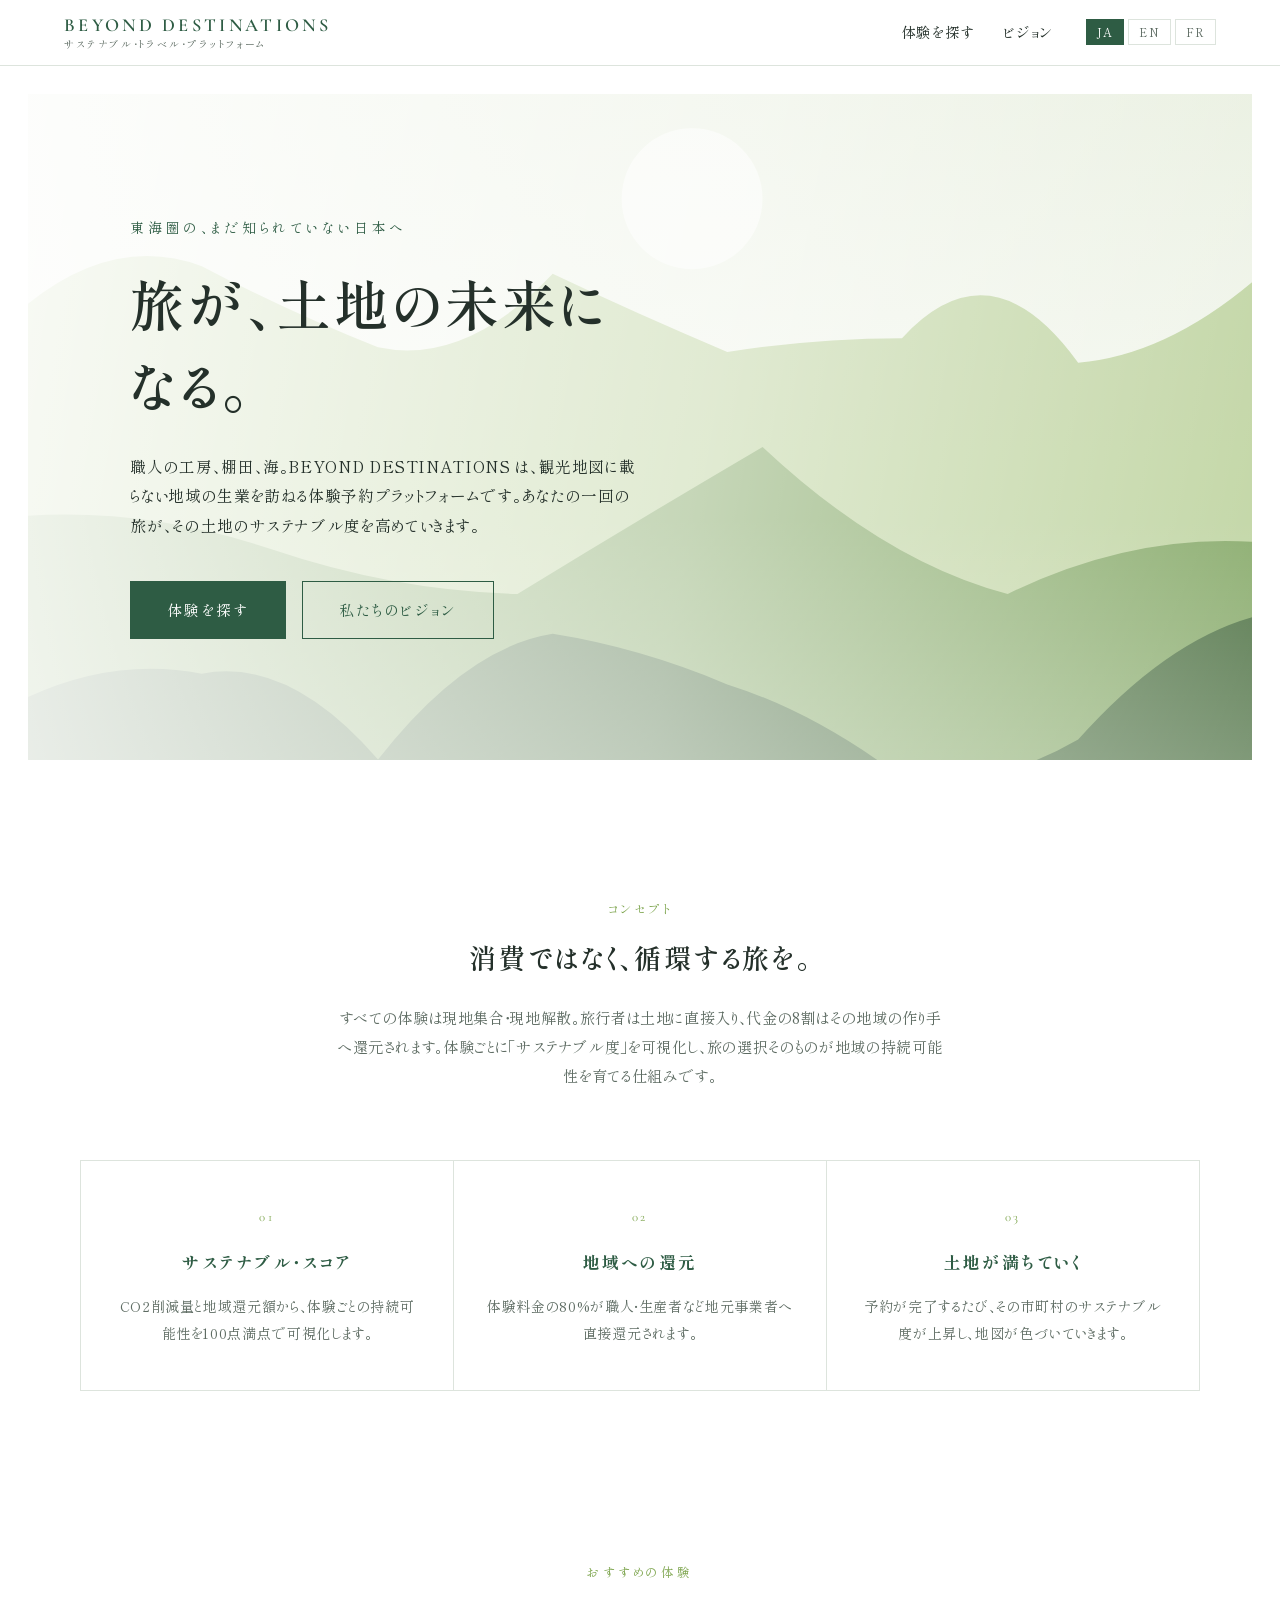
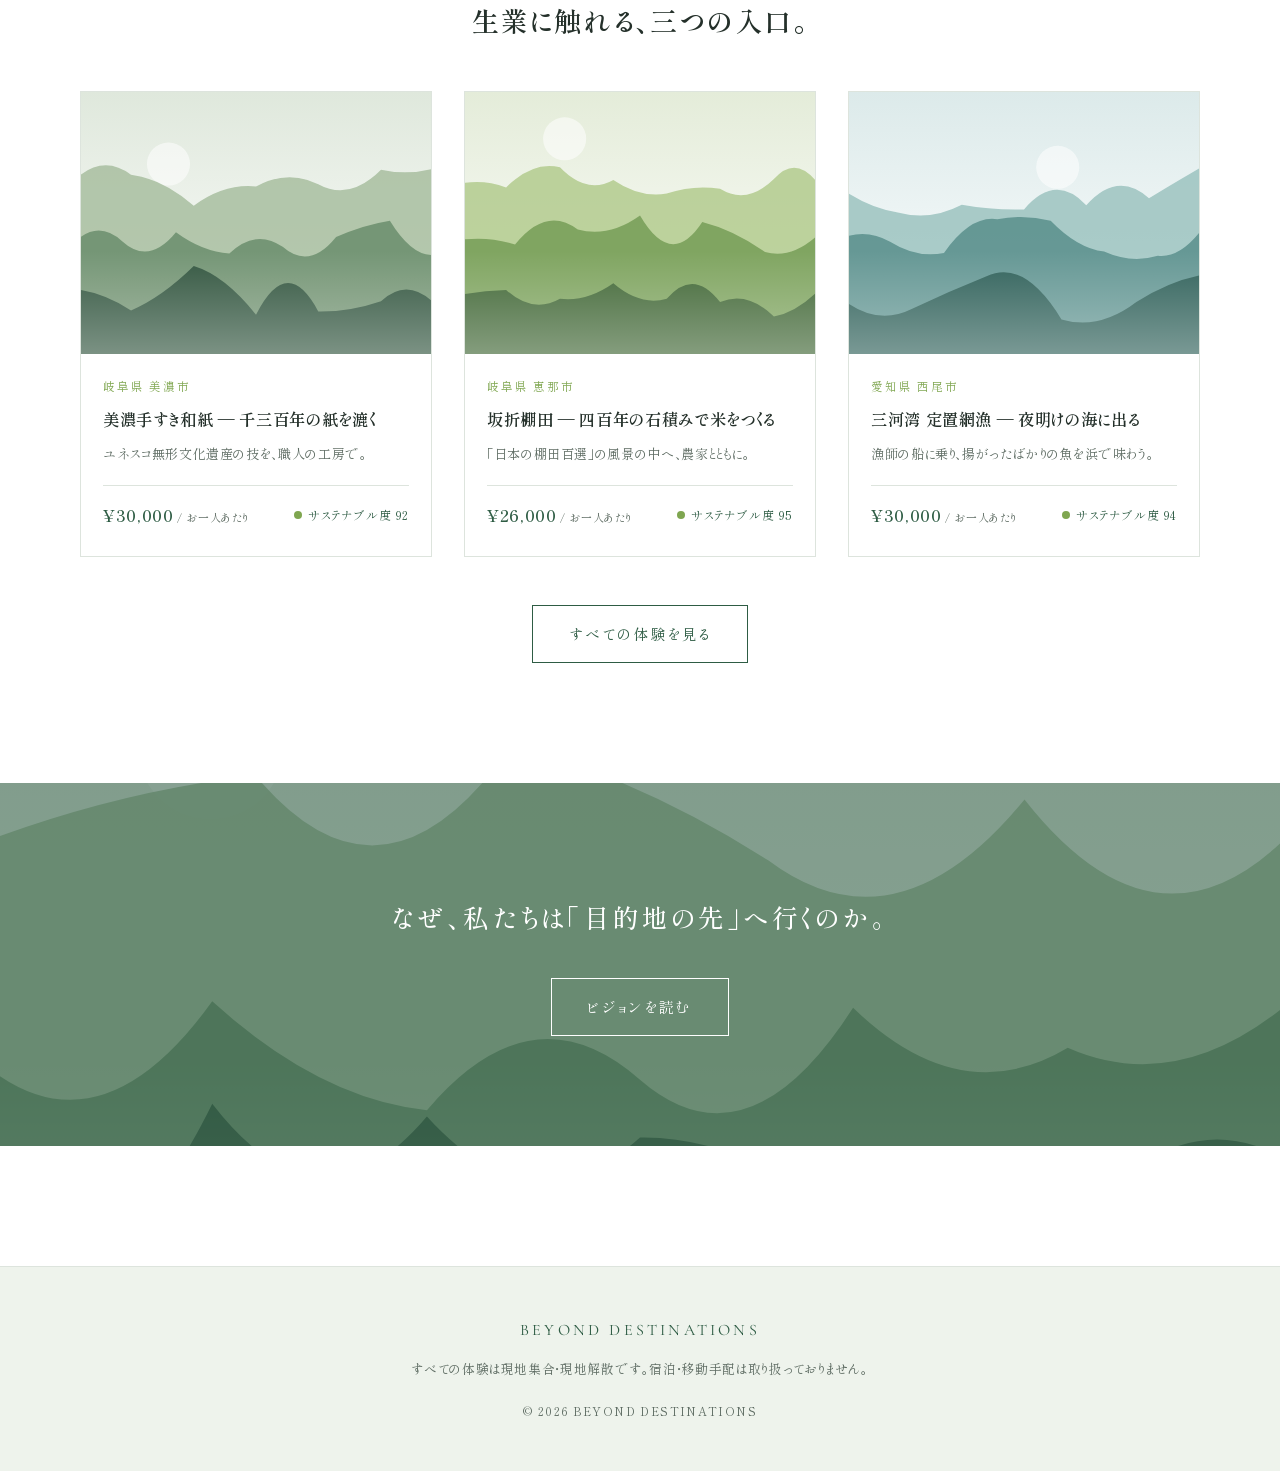
==== index.html @ 05202955 "ver2demo TRI落ち、体験プログラム中心の編成に変更" ====
<!DOCTYPE html>
<html lang="ja">
<head>
  <meta charset="UTF-8">
  <meta name="viewport" content="width=device-width, initial-scale=1.0">
  <title>BEYOND DESTINATIONS — 旅が、土地の未来になる。</title>
  <link rel="preconnect" href="https://fonts.googleapis.com">
  <link rel="preconnect" href="https://fonts.gstatic.com" crossorigin>
  <link href="https://fonts.googleapis.com/css2?family=Shippori+Mincho:wght@400;500;600;700&family=Cormorant+Garamond:wght@400;500;600&display=swap" rel="stylesheet">
  <link rel="stylesheet" href="css/style.css">
</head>
<body data-page="index">
  <header id="site-header"></header>

  <main>
    <!-- ヒーロー -->
    <section class="hero">
      <div class="hero-frame">
        <img id="hero-art" src="" alt="">
        <div class="hero-inner">
          <p class="hero-kicker" data-i18n="hero.kicker"></p>
          <h1 class="hero-title" data-i18n="hero.title"></h1>
          <p class="hero-lead" data-i18n="hero.lead"></p>
          <div class="hero-ctas">
            <a class="btn btn-primary" href="experiences.html" data-i18n="hero.cta.explore"></a>
            <a class="btn btn-ghost" href="vision.html" data-i18n="hero.cta.vision"></a>
          </div>
        </div>
      </div>
    </section>

    <!-- コンセプト -->
    <section class="concept container">
      <p class="kicker" data-i18n="index.concept.kicker"></p>
      <h2 class="section-title" data-i18n="index.concept.title"></h2>
      <p class="concept-body" data-i18n="index.concept.body"></p>

      <div class="features">
        <div class="feature">
          <span class="feature-num">01</span>
          <h3 data-i18n="index.feature1.title"></h3>
          <p data-i18n="index.feature1.body"></p>
        </div>
        <div class="feature">
          <span class="feature-num">02</span>
          <h3 data-i18n="index.feature2.title"></h3>
          <p data-i18n="index.feature2.body"></p>
        </div>
        <div class="feature">
          <span class="feature-num">03</span>
          <h3 data-i18n="index.feature3.title"></h3>
          <p data-i18n="index.feature3.body"></p>
        </div>
      </div>
    </section>

    <!-- おすすめ体験 -->
    <section class="pickup container">
      <div class="pickup-head">
        <p class="kicker" data-i18n="index.pickup.kicker"></p>
        <h2 class="section-title" data-i18n="index.pickup.title"></h2>
      </div>
      <div class="exp-grid" id="pickup-grid"></div>
      <p class="pickup-more">
        <a class="btn btn-ghost" href="experiences.html" data-i18n="index.pickup.more"></a>
      </p>
    </section>

    <!-- ビジョン導線 -->
    <section class="vision-strip">
      <img id="vision-strip-art" src="" alt="">
      <div class="vision-strip-inner">
        <h2 data-i18n="index.visionstrip.title"></h2>
        <a class="btn" href="vision.html" data-i18n="index.visionstrip.cta"></a>
      </div>
    </section>
  </main>

  <footer id="site-footer"></footer>

  <script src="js/i18n.js"></script>
  <script src="js/data.js"></script>
  <script src="js/main.js"></script>
</body>
</html>
---- css/style.css ----
/* =========================================================
   BEYOND DESTINATIONS — スタイル
   明朝体 / 白基調 / 緑のポイントカラー(深緑・若草)
   ========================================================= */

:root {
  --green-deep: #2e5c44;   /* 深緑:主要ポイントカラー */
  --green-leaf: #7fa650;   /* 若草:アクセント */
  --green-pale: #eef3ec;   /* 淡い緑:面 */
  --ink: #24302a;          /* 本文 */
  --ink-soft: #5d6b62;     /* 補助テキスト */
  --line: #dde4dd;         /* 罫線 */
  --paper: #ffffff;
  --serif-ja: "Shippori Mincho", "Hiragino Mincho ProN", "Yu Mincho", serif;
  --serif-en: "Cormorant Garamond", "Shippori Mincho", serif;
}

* { margin: 0; padding: 0; box-sizing: border-box; }

html { scroll-behavior: smooth; }

body {
  font-family: var(--serif-ja);
  color: var(--ink);
  background: var(--paper);
  line-height: 1.9;
  letter-spacing: 0.04em;
  font-feature-settings: "palt";
}

img { max-width: 100%; display: block; }
a { color: inherit; text-decoration: none; }
button { font-family: inherit; cursor: pointer; }
input, select { font-family: inherit; }

.container { max-width: 1120px; margin: 0 auto; padding: 0 24px; }

/* ---------- ヘッダー ---------- */

#site-header {
  position: sticky; top: 0; z-index: 50;
  background: rgba(255, 255, 255, 0.92);
  backdrop-filter: blur(8px);
  border-bottom: 1px solid var(--line);
}
.header-inner {
  max-width: 1200px; margin: 0 auto; padding: 14px 24px;
  display: flex; align-items: center; gap: 32px;
}
.brand { display: flex; flex-direction: column; line-height: 1.3; }
.brand-name {
  font-family: var(--serif-en);
  font-size: 1.15rem; font-weight: 600; letter-spacing: 0.18em;
  color: var(--green-deep);
}
.brand-tag { font-size: 0.62rem; letter-spacing: 0.22em; color: var(--ink-soft); }
.site-nav { display: flex; gap: 28px; margin-left: auto; }
.site-nav a {
  font-size: 0.9rem; letter-spacing: 0.12em; padding: 4px 0;
  border-bottom: 1px solid transparent; transition: 0.25s;
}
.site-nav a:hover { color: var(--green-deep); border-bottom-color: var(--green-deep); }
.lang-switch { display: flex; gap: 4px; }
.lang-btn {
  border: 1px solid var(--line); background: none; padding: 4px 10px;
  font-size: 0.72rem; letter-spacing: 0.1em; color: var(--ink-soft);
  transition: 0.2s;
}
.lang-btn:hover { border-color: var(--green-deep); color: var(--green-deep); }
.lang-btn.active { background: var(--green-deep); border-color: var(--green-deep); color: #fff; }

/* ---------- フッター ---------- */

#site-footer { margin-top: 120px; border-top: 1px solid var(--line); background: var(--green-pale); }
.footer-inner { max-width: 1120px; margin: 0 auto; padding: 48px 24px; text-align: center; }
.footer-brand {
  font-family: var(--serif-en); letter-spacing: 0.2em; font-size: 1rem;
  color: var(--green-deep); margin-bottom: 12px;
}
.footer-legal { font-size: 0.8rem; color: var(--ink-soft); margin-bottom: 20px; }
.footer-copy { font-size: 0.72rem; color: var(--ink-soft); letter-spacing: 0.12em; }

/* ---------- ボタン ---------- */

.btn {
  display: inline-block; padding: 14px 36px; font-size: 0.92rem;
  letter-spacing: 0.14em; border: 1px solid var(--green-deep);
  transition: 0.3s; text-align: center; background: none;
}
.btn-primary { background: var(--green-deep); color: #fff; }
.btn-primary:hover { background: #234835; }
.btn-ghost { color: var(--green-deep); background: transparent; }
.btn-ghost:hover { background: var(--green-pale); }
.btn-block { display: block; width: 100%; margin-top: 20px; }

/* ---------- 見出し・共通 ---------- */

.kicker {
  font-size: 0.78rem; letter-spacing: 0.3em; color: var(--green-leaf);
  margin-bottom: 14px; text-transform: uppercase;
}
.section-title { font-size: 1.7rem; font-weight: 600; letter-spacing: 0.08em; line-height: 1.6; }
.section-title-sm {
  font-size: 1.15rem; font-weight: 600; letter-spacing: 0.1em;
  margin: 48px 0 18px; padding-left: 14px;
  border-left: 3px solid var(--green-leaf);
}
.page-title { font-size: 1.8rem; font-weight: 600; letter-spacing: 0.1em; margin: 56px 0 12px; }
.page-lead { color: var(--ink-soft); font-size: 0.95rem; margin-bottom: 40px; }

.badge-meet {
  display: inline-block; font-size: 0.78rem; letter-spacing: 0.14em;
  color: var(--green-deep); border: 1px solid var(--green-deep);
  padding: 5px 14px; border-radius: 999px; margin-bottom: 24px;
}

/* ---------- トップ:ヒーロー ---------- */

.hero { position: relative; }
.hero-frame {
  position: relative; margin: 28px; overflow: hidden;
  min-height: 74vh; display: flex; align-items: center;
}
.hero-frame img#hero-art {
  position: absolute; inset: 0; width: 100%; height: 100%;
  object-fit: cover; z-index: -1;
}
.hero-frame::after {
  content: ""; position: absolute; inset: 0;
  background: linear-gradient(100deg, rgba(255,255,255,0.9) 0%, rgba(255,255,255,0.55) 55%, rgba(255,255,255,0.1) 100%);
}
.hero-inner { position: relative; z-index: 1; padding: 80px 8vw; max-width: 720px; }
.hero-kicker { font-size: 0.85rem; letter-spacing: 0.28em; color: var(--green-deep); margin-bottom: 22px; }
.hero-title {
  font-size: clamp(2rem, 4.6vw, 3.4rem); font-weight: 600;
  letter-spacing: 0.06em; line-height: 1.5; margin-bottom: 26px;
}
.hero-lead { font-size: 0.98rem; color: var(--ink); max-width: 34em; margin-bottom: 40px; }
.hero-ctas { display: flex; gap: 16px; flex-wrap: wrap; }

/* ---------- トップ:コンセプト・特徴 ---------- */

.concept { padding: 110px 0 40px; text-align: center; }
.concept .section-title { margin-bottom: 24px; }
.concept-body { max-width: 40em; margin: 0 auto; color: var(--ink-soft); font-size: 0.95rem; }

.features {
  display: grid; grid-template-columns: repeat(3, 1fr); gap: 1px;
  background: var(--line); border: 1px solid var(--line); margin: 70px 0;
}
.feature { background: var(--paper); padding: 44px 32px; }
.feature h3 { font-size: 1.05rem; letter-spacing: 0.12em; margin-bottom: 14px; color: var(--green-deep); }
.feature p { font-size: 0.88rem; color: var(--ink-soft); }
.feature-num {
  font-family: var(--serif-en); font-size: 0.8rem; letter-spacing: 0.2em;
  color: var(--green-leaf); display: block; margin-bottom: 18px;
}

/* ---------- 体験カード ---------- */

.pickup { padding: 60px 0 20px; }
.pickup-head { text-align: center; margin-bottom: 48px; }
.exp-grid { display: grid; grid-template-columns: repeat(3, 1fr); gap: 32px; }

.exp-card {
  display: flex; flex-direction: column; border: 1px solid var(--line);
  background: var(--paper); transition: 0.35s;
}
.exp-card:hover { box-shadow: 0 14px 40px rgba(46, 92, 68, 0.14); transform: translateY(-4px); }
.exp-card-img { aspect-ratio: 4/3; overflow: hidden; }
.exp-card-img img { width: 100%; height: 100%; object-fit: cover; transition: 0.6s; }
.exp-card:hover .exp-card-img img { transform: scale(1.04); }
.exp-card-body { padding: 22px 22px 26px; display: flex; flex-direction: column; flex: 1; }
.exp-card-area { font-size: 0.72rem; letter-spacing: 0.16em; color: var(--green-leaf); margin-bottom: 8px; }
.exp-card-name { font-size: 1.02rem; font-weight: 600; line-height: 1.7; margin-bottom: 8px; }
.exp-card-tagline { font-size: 0.82rem; color: var(--ink-soft); margin-bottom: 18px; flex: 1; }
.exp-card-meta {
  display: flex; justify-content: space-between; align-items: center;
  border-top: 1px solid var(--line); padding-top: 14px;
}
.exp-card-price { font-size: 1rem; color: var(--green-deep); font-weight: 600; }
.exp-card-price small { font-size: 0.68rem; color: var(--ink-soft); font-weight: 400; }
.exp-card-score { font-size: 0.74rem; color: var(--green-deep); display: flex; align-items: center; gap: 6px; }
.exp-card-score i {
  width: 8px; height: 8px; border-radius: 50%; background: var(--green-leaf); display: inline-block;
}
.pickup-more { text-align: center; margin-top: 48px; }

/* ---------- トップ:ビジョン導線 ---------- */

.vision-strip { position: relative; margin: 100px 0 0; overflow: hidden; }
.vision-strip img { position: absolute; inset: 0; width: 100%; height: 100%; object-fit: cover; }
.vision-strip::after { content: ""; position: absolute; inset: 0; background: rgba(46,92,68,0.55); }
.vision-strip-inner {
  position: relative; z-index: 1; text-align: center; color: #fff; padding: 110px 24px;
}
.vision-strip-inner h2 {
  font-size: 1.6rem; font-weight: 500; letter-spacing: 0.12em; margin-bottom: 36px;
}
.vision-strip-inner .btn { border-color: #fff; color: #fff; }
.vision-strip-inner .btn:hover { background: rgba(255,255,255,0.15); }

/* ---------- 一覧ページ ---------- */

.filters { display: flex; gap: 10px; flex-wrap: wrap; margin-bottom: 40px; }
.filter-btn {
  border: 1px solid var(--line); background: none; padding: 8px 22px;
  font-size: 0.85rem; letter-spacing: 0.1em; color: var(--ink-soft);
  border-radius: 999px; transition: 0.2s;
}
.filter-btn:hover { border-color: var(--green-deep); color: var(--green-deep); }
.filter-btn.active { background: var(--green-deep); border-color: var(--green-deep); color: #fff; }

/* ---------- 詳細ページ ---------- */

.detail-hero { position: relative; margin: 28px 28px 0; overflow: hidden; }
.detail-hero img { width: 100%; height: 52vh; object-fit: cover; }
.detail-hero-overlay {
  position: absolute; inset: auto 0 0 0;
  padding: 60px 6vw 36px;
  background: linear-gradient(transparent, rgba(255,255,255,0.96) 75%);
}
.detail-area { font-size: 0.8rem; letter-spacing: 0.2em; color: var(--green-leaf); margin-bottom: 8px; }
.detail-name { font-size: clamp(1.4rem, 2.8vw, 2.1rem); font-weight: 600; letter-spacing: 0.06em; line-height: 1.6; }
.detail-tagline { color: var(--ink-soft); font-size: 0.95rem; margin-top: 8px; }

.detail-cols {
  max-width: 1120px; margin: 56px auto 0; padding: 0 24px;
  display: grid; grid-template-columns: 1fr 380px; gap: 60px; align-items: start;
}
.detail-desc { font-size: 1rem; max-width: 38em; }
.detail-gallery { display: grid; grid-template-columns: 1fr 1fr; gap: 16px; }
.detail-gallery img { aspect-ratio: 4/3; object-fit: cover; }

.highlight-list { list-style: none; }
.highlight-list li {
  padding: 14px 0 14px 30px; border-bottom: 1px solid var(--line);
  position: relative; font-size: 0.93rem;
}
.highlight-list li::before {
  content: ""; position: absolute; left: 6px; top: 26px;
  width: 8px; height: 8px; border-radius: 50%; background: var(--green-leaf);
}

.meet-note {
  margin-top: 56px; background: var(--green-pale); padding: 28px 32px;
  border-left: 3px solid var(--green-deep);
}
.meet-note h3 { font-size: 0.95rem; letter-spacing: 0.14em; color: var(--green-deep); margin-bottom: 10px; }
.meet-note p { font-size: 0.86rem; color: var(--ink-soft); }

/* サイドカード */

.side-card {
  border: 1px solid var(--line); padding: 32px 30px;
  position: sticky; top: 96px; background: var(--paper);
}
.side-price { font-size: 1.7rem; color: var(--green-deep); font-weight: 600; margin-bottom: 20px; }
.side-price small { font-size: 0.75rem; color: var(--ink-soft); font-weight: 400; }
.side-meta { border-top: 1px solid var(--line); margin-bottom: 22px; }
.side-meta > div {
  display: flex; justify-content: space-between;
  padding: 10px 0; border-bottom: 1px solid var(--line); font-size: 0.85rem;
}
.side-meta dt { color: var(--ink-soft); }

.side-score { display: flex; gap: 18px; align-items: center; margin-bottom: 26px; }
.side-score-label { font-size: 0.8rem; letter-spacing: 0.1em; color: var(--green-deep); font-weight: 600; }
.side-score-note { font-size: 0.74rem; color: var(--ink-soft); line-height: 1.7; margin-top: 4px; }

.score-ring { position: relative; flex-shrink: 0; }
.score-ring svg { width: 100%; height: 100%; }
.ring-bg { fill: none; stroke: var(--green-pale); stroke-width: 7; }
.ring-fg { fill: none; stroke: var(--green-leaf); stroke-width: 7; stroke-linecap: round; }
.score-num {
  position: absolute; inset: 0; display: flex; align-items: center; justify-content: center;
  flex-direction: row; gap: 2px;
}
.score-num strong { font-size: 1.25rem; color: var(--green-deep); }
.score-num span { font-size: 0.6rem; color: var(--ink-soft); margin-top: 8px; }

.breakdown-title { font-size: 0.85rem; letter-spacing: 0.14em; color: var(--green-deep); margin-bottom: 10px; }
.breakdown { width: 100%; border-collapse: collapse; font-size: 0.86rem; }
.breakdown td { padding: 9px 0; border-bottom: 1px solid var(--line); }
.breakdown td:last-child { text-align: right; font-weight: 600; }
.breakdown tr.sub td { font-size: 0.78rem; color: var(--ink-soft); font-weight: 400; padding-left: 14px; }
.breakdown tr.sub td:last-child { font-weight: 400; }
.breakdown tr.co2 td { color: var(--green-leaf); border-bottom: none; }
.breakdown tr.total td { font-size: 1rem; color: var(--green-deep); }
.breakdown-note { font-size: 0.72rem; color: var(--ink-soft); line-height: 1.8; margin-top: 12px; }
.side-meet { text-align: center; font-size: 0.74rem; color: var(--ink-soft); margin-top: 14px; }

/* ---------- 予約フロー ---------- */

.steps { display: flex; gap: 0; list-style: none; margin: 36px 0 48px; border: 1px solid var(--line); }
.steps li {
  flex: 1; text-align: center; padding: 14px 8px; font-size: 0.82rem;
  letter-spacing: 0.08em; color: var(--ink-soft); background: var(--paper);
  border-right: 1px solid var(--line);
  display: flex; align-items: center; justify-content: center; gap: 10px;
}
.steps li:last-child { border-right: none; }
.steps li span {
  width: 24px; height: 24px; border-radius: 50%; border: 1px solid var(--line);
  display: inline-flex; align-items: center; justify-content: center;
  font-size: 0.72rem; font-family: var(--serif-en);
}
.steps li.active { color: var(--green-deep); font-weight: 600; }
.steps li.active span { background: var(--green-deep); border-color: var(--green-deep); color: #fff; }
.steps li.done { color: var(--green-leaf); }
.steps li.done span { border-color: var(--green-leaf); color: var(--green-leaf); }

.booking-cols { display: grid; grid-template-columns: 1fr 380px; gap: 60px; align-items: start; }
.booking-form { min-width: 0; }
.form-grid { display: flex; flex-direction: column; gap: 22px; }
.form-row { display: grid; grid-template-columns: 1fr 1fr; gap: 22px; }
.form-grid label { font-size: 0.85rem; color: var(--ink-soft); display: flex; flex-direction: column; gap: 8px; }
.form-grid input, .form-grid select {
  border: 1px solid var(--line); padding: 13px 14px; font-size: 0.95rem;
  background: var(--paper); color: var(--ink); border-radius: 0;
}
.form-grid input:focus, .form-grid select:focus {
  outline: none; border-color: var(--green-deep);
}
.form-actions { display: flex; justify-content: space-between; margin-top: 40px; }
.dummy-note { font-size: 0.76rem; color: #a0642f; margin-top: 18px; }

.booking-summary h3 { font-size: 0.9rem; letter-spacing: 0.14em; color: var(--green-deep); margin-bottom: 14px; }
.bs-name { font-size: 0.95rem; font-weight: 600; line-height: 1.7; }
.bs-area { font-size: 0.75rem; color: var(--green-leaf); letter-spacing: 0.12em; margin: 4px 0 16px; }

/* ---------- 完了ページ ---------- */

.complete-wrap { max-width: 760px; margin: 0 auto; padding: 80px 24px 0; text-align: center; }
.complete-kicker { font-size: 0.8rem; letter-spacing: 0.3em; color: var(--green-leaf); margin-bottom: 18px; }
.complete-title { font-size: clamp(1.5rem, 3vw, 2.1rem); font-weight: 600; letter-spacing: 0.06em; line-height: 1.7; margin-bottom: 20px; }
.complete-body { color: var(--ink-soft); font-size: 0.92rem; max-width: 34em; margin: 0 auto 60px; }

.muni-stage {
  display: flex; align-items: center; justify-content: center; gap: 56px;
  flex-wrap: wrap; margin-bottom: 60px;
}
.muni-svg { width: 260px; height: 260px; }
.muni-base { fill: var(--green-pale); }
.muni-outline { fill: none; stroke: var(--green-deep); stroke-width: 1.6; }
.muni-info { text-align: left; }
.muni-name { font-size: 0.95rem; letter-spacing: 0.1em; margin-bottom: 6px; }
.muni-name span { display: block; font-size: 0.72rem; color: var(--ink-soft); letter-spacing: 0.18em; }
.muni-percent strong {
  font-family: var(--serif-en); font-size: 3.6rem; color: var(--green-deep); font-weight: 600;
}
.muni-percent { font-size: 1.2rem; color: var(--green-deep); line-height: 1.2; margin-bottom: 10px; }
.muni-gain { font-size: 1rem; color: var(--green-leaf); font-weight: 600; }
.muni-gain span { display: block; font-size: 0.72rem; color: var(--ink-soft); font-weight: 400; letter-spacing: 0.1em; }

.complete-stats {
  display: grid; grid-template-columns: 1fr 1fr; gap: 1px;
  background: var(--line); border: 1px solid var(--line); margin-bottom: 56px;
}
.stat { background: var(--paper); padding: 30px; }
.stat-label { font-size: 0.76rem; letter-spacing: 0.14em; color: var(--ink-soft); margin-bottom: 8px; }
.stat-value { font-size: 1.5rem; color: var(--green-deep); font-weight: 600; }
.complete-actions { display: flex; gap: 16px; justify-content: center; flex-wrap: wrap; }

/* ---------- ビジョンページ ---------- */

.vision-hero {
  min-height: 68vh; display: flex; align-items: center; justify-content: center;
  text-align: center; position: relative; margin: 28px; overflow: hidden;
}
.vision-hero img { position: absolute; inset: 0; width: 100%; height: 100%; object-fit: cover; }
.vision-hero::after { content: ""; position: absolute; inset: 0; background: rgba(255,255,255,0.72); }
.vision-hero-inner { position: relative; z-index: 1; padding: 60px 24px; }
.vision-hero-title {
  font-size: clamp(2rem, 5vw, 3.6rem); font-weight: 600;
  letter-spacing: 0.08em; line-height: 1.7; margin: 18px 0 36px;
}
.vision-statement { max-width: 36em; margin: 0 auto; font-size: 1rem; color: var(--ink); }

.vision-section { max-width: 1120px; margin: 130px auto 0; padding: 0 24px; }
.vision-section-inner {
  display: grid; grid-template-columns: 1fr 1fr; gap: 70px; align-items: center;
}
.vision-section-inner.reverse > .vision-text { order: 2; }
.vision-text .section-title { margin-bottom: 26px; }
.vision-text p { color: var(--ink-soft); font-size: 0.95rem; max-width: 32em; }
.vision-img { overflow: hidden; }
.vision-img img { aspect-ratio: 5/4; object-fit: cover; width: 100%; }
.vision-cta { text-align: center; margin-top: 130px; }

/* ---------- レスポンシブ ---------- */

@media (max-width: 960px) {
  .header-inner { flex-wrap: wrap; gap: 14px; }
  .site-nav { margin-left: 0; gap: 20px; }
  .exp-grid, .features { grid-template-columns: 1fr; }
  .detail-cols, .booking-cols { grid-template-columns: 1fr; gap: 40px; }
  .side-card { position: static; }
  .vision-section-inner { grid-template-columns: 1fr; gap: 32px; }
  .vision-section-inner.reverse > .vision-text { order: 0; }
  .hero-frame, .vision-hero, .detail-hero { margin: 12px; }
  .steps li { flex-direction: column; gap: 6px; font-size: 0.72rem; }
}
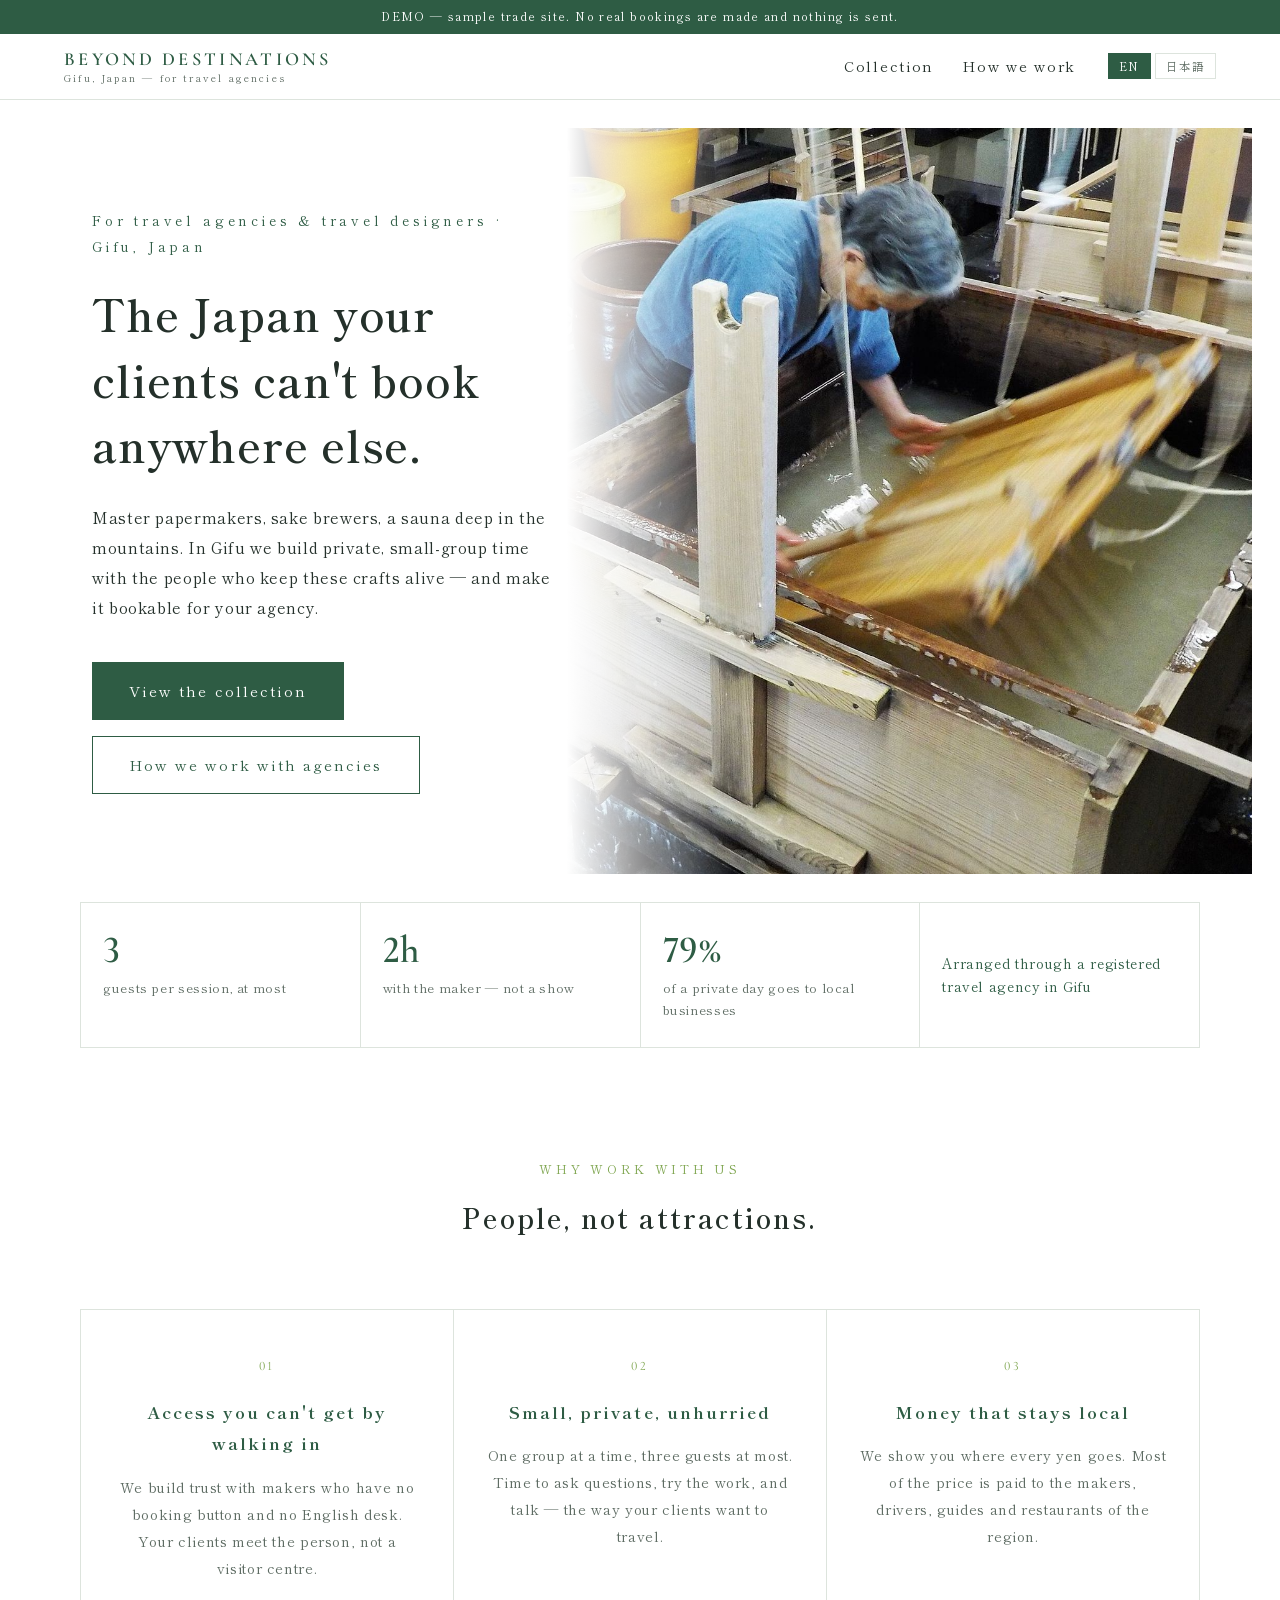
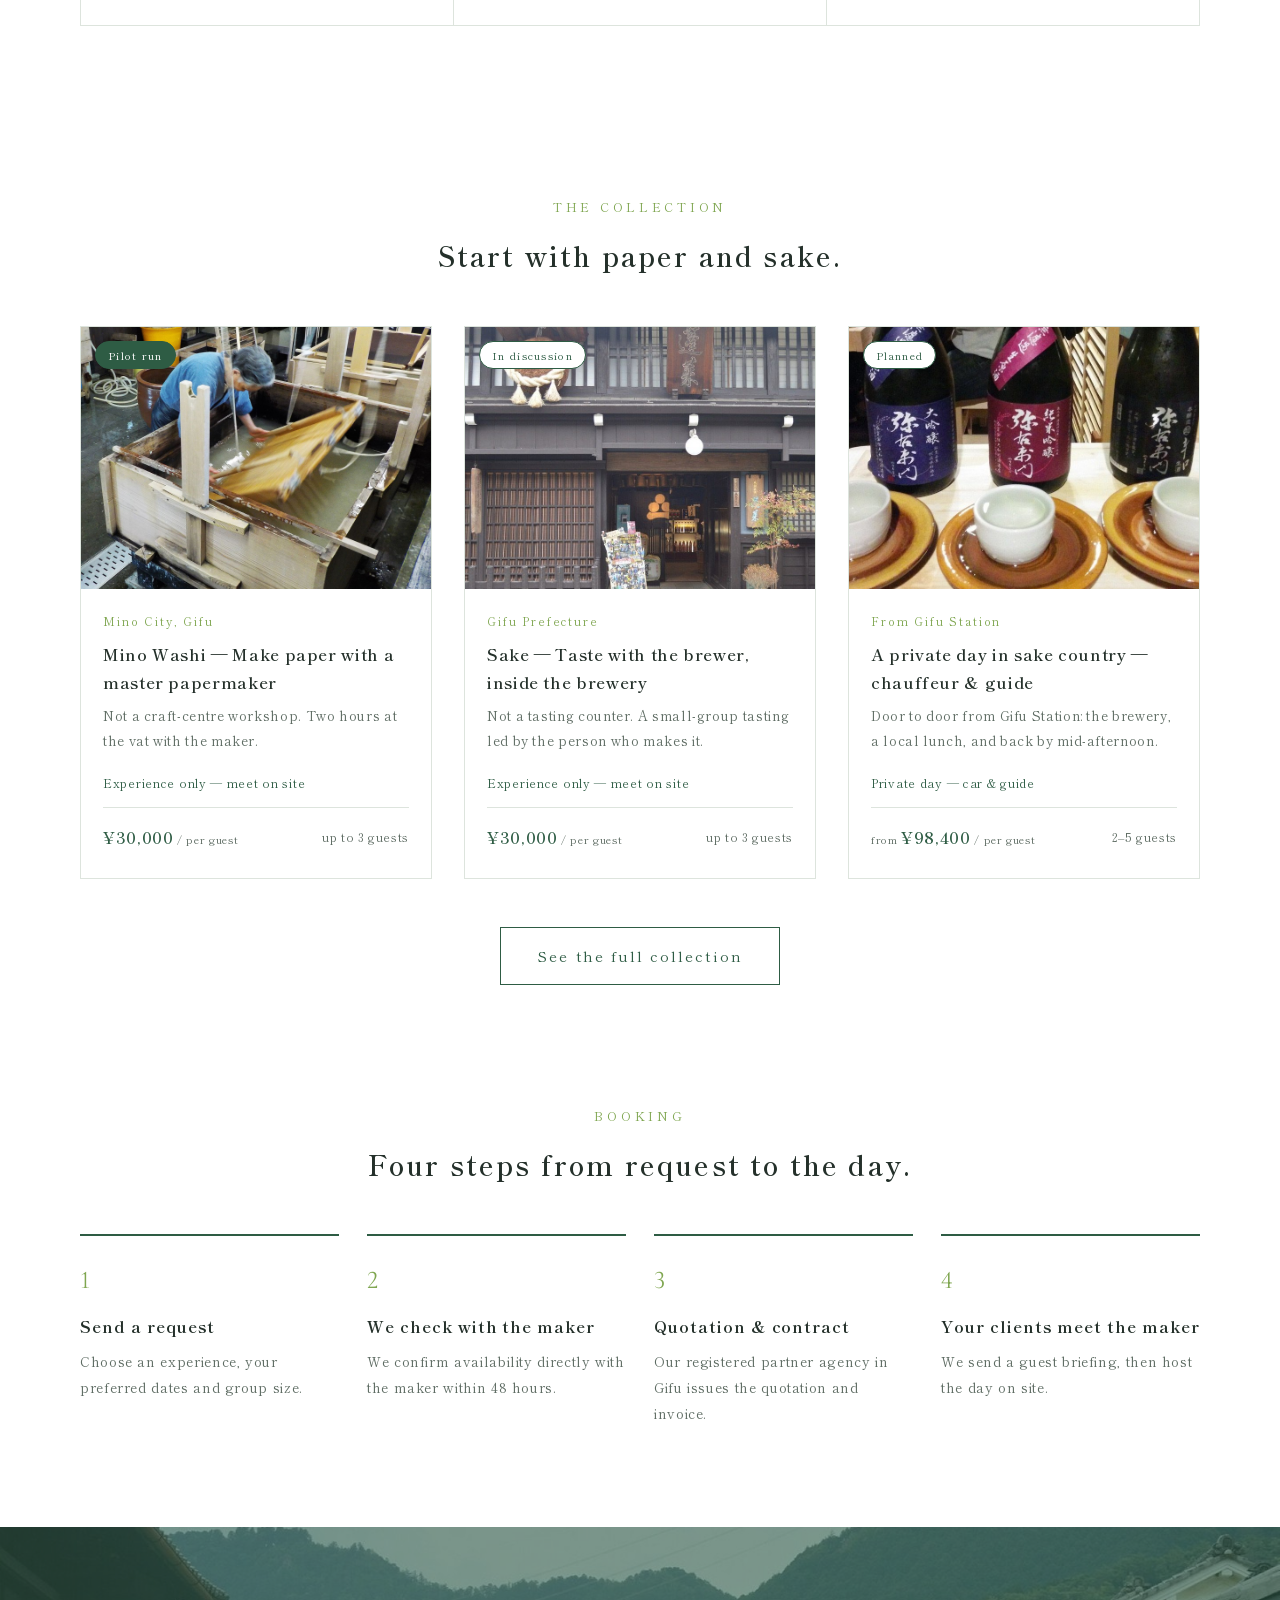
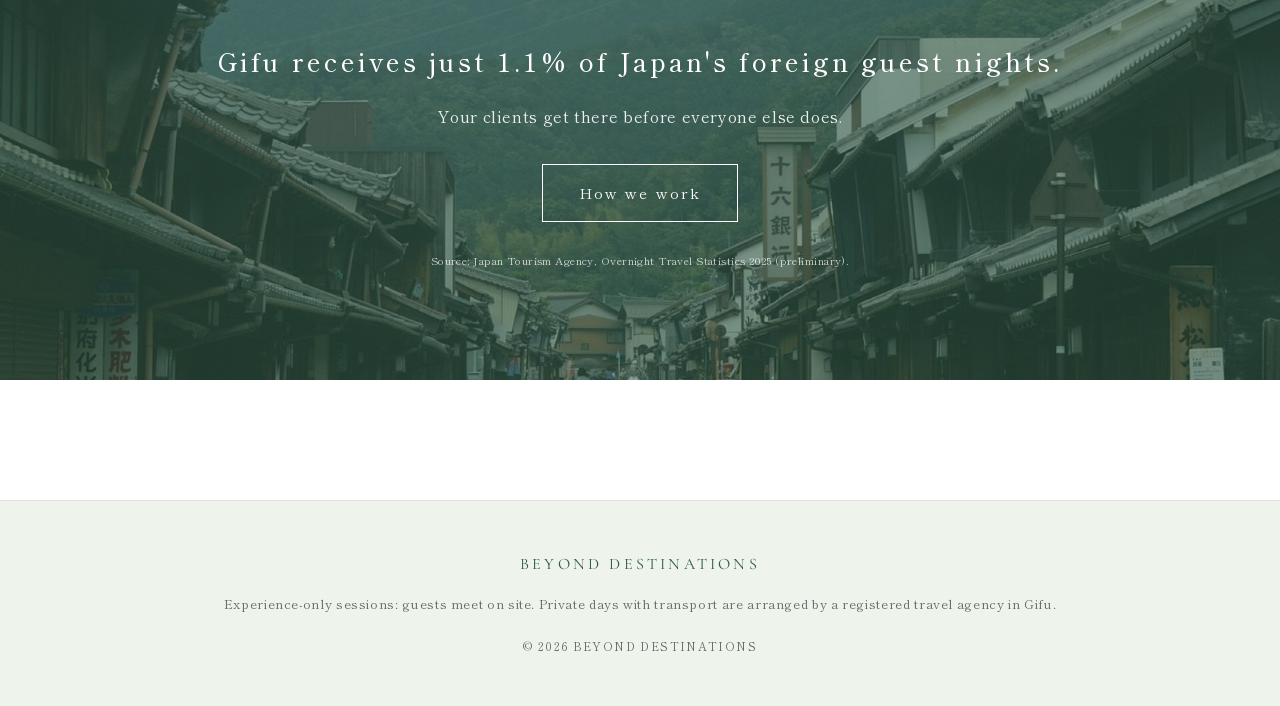
==== commit fefb31a2: "海外の旅行会社向けに作り直し（空き状況の問い合わせ・卸値・お金の行き先） - 英語を既定、日本語切替（仏語は削除） - 商品を資料の範囲に絞る：美濃和紙・日本酒（体験のみ）、酒蔵をめぐる1日、サウナ・" ====
--- a/index.html
+++ b/index.html
@@ -1,9 +1,9 @@
 <!DOCTYPE html>
-<html lang="ja">
+<html lang="en">
 <head>
   <meta charset="UTF-8">
   <meta name="viewport" content="width=device-width, initial-scale=1.0">
-  <title>BEYOND DESTINATIONS — 旅が、土地の未来になる。</title>
+  <title>BEYOND DESTINATIONS — Gifu experiences for travel agencies</title>
   <link rel="preconnect" href="https://fonts.googleapis.com">
   <link rel="preconnect" href="https://fonts.gstatic.com" crossorigin>
   <link href="https://fonts.googleapis.com/css2?family=Shippori+Mincho:wght@400;500;600;700&family=Cormorant+Garamond:wght@400;500;600&display=swap" rel="stylesheet">
@@ -16,62 +16,84 @@
     <!-- ヒーロー -->
     <section class="hero">
       <div class="hero-frame">
-        <img id="hero-art" src="" alt="">
+        <img id="hero-art" src="img/washi-1.jpg" alt="">
         <div class="hero-inner">
           <p class="hero-kicker" data-i18n="hero.kicker"></p>
-          <h1 class="hero-title" data-i18n="hero.title"></h1>
+          <h1 class="hero-title" data-i18n-html="hero.title"></h1>
           <p class="hero-lead" data-i18n="hero.lead"></p>
           <div class="hero-ctas">
-            <a class="btn btn-primary" href="experiences.html" data-i18n="hero.cta.explore"></a>
-            <a class="btn btn-ghost" href="vision.html" data-i18n="hero.cta.vision"></a>
+            <a class="btn btn-primary" href="experiences.html" data-i18n="hero.cta.collection"></a>
+            <a class="btn btn-ghost" href="vision.html" data-i18n="hero.cta.how"></a>
           </div>
         </div>
       </div>
     </section>
 
-    <!-- コンセプト -->
+    <!-- 数字 -->
+    <section class="facts container">
+      <div class="fact"><p class="fact-v" data-i18n="facts.group.v"></p><p data-i18n="facts.group"></p></div>
+      <div class="fact"><p class="fact-v" data-i18n="facts.hours.v"></p><p data-i18n="facts.hours"></p></div>
+      <div class="fact"><p class="fact-v" id="fact-local">79%</p><p data-i18n="facts.local"></p></div>
+      <div class="fact fact-text"><p data-i18n="facts.licensed"></p></div>
+    </section>
+
+    <!-- 選ばれる理由 -->
     <section class="concept container">
-      <p class="kicker" data-i18n="index.concept.kicker"></p>
-      <h2 class="section-title" data-i18n="index.concept.title"></h2>
-      <p class="concept-body" data-i18n="index.concept.body"></p>
-
+      <p class="kicker" data-i18n="why.kicker"></p>
+      <h2 class="section-title" data-i18n="why.title"></h2>
       <div class="features">
         <div class="feature">
           <span class="feature-num">01</span>
-          <h3 data-i18n="index.feature1.title"></h3>
-          <p data-i18n="index.feature1.body"></p>
+          <h3 data-i18n="why.1.title"></h3>
+          <p data-i18n="why.1.body"></p>
         </div>
         <div class="feature">
           <span class="feature-num">02</span>
-          <h3 data-i18n="index.feature2.title"></h3>
-          <p data-i18n="index.feature2.body"></p>
+          <h3 data-i18n="why.2.title"></h3>
+          <p data-i18n="why.2.body"></p>
         </div>
         <div class="feature">
           <span class="feature-num">03</span>
-          <h3 data-i18n="index.feature3.title"></h3>
-          <p data-i18n="index.feature3.body"></p>
+          <h3 data-i18n="why.3.title"></h3>
+          <p data-i18n="why.3.body"></p>
         </div>
       </div>
     </section>
 
-    <!-- おすすめ体験 -->
+    <!-- 体験 -->
     <section class="pickup container">
       <div class="pickup-head">
-        <p class="kicker" data-i18n="index.pickup.kicker"></p>
-        <h2 class="section-title" data-i18n="index.pickup.title"></h2>
+        <p class="kicker" data-i18n="pickup.kicker"></p>
+        <h2 class="section-title" data-i18n="pickup.title"></h2>
       </div>
       <div class="exp-grid" id="pickup-grid"></div>
       <p class="pickup-more">
-        <a class="btn btn-ghost" href="experiences.html" data-i18n="index.pickup.more"></a>
+        <a class="btn btn-ghost" href="experiences.html" data-i18n="pickup.more"></a>
       </p>
     </section>
 
-    <!-- ビジョン導線 -->
+    <!-- 予約の流れ -->
+    <section class="how container">
+      <div class="pickup-head">
+        <p class="kicker" data-i18n="how.kicker"></p>
+        <h2 class="section-title" data-i18n="how.title"></h2>
+      </div>
+      <ol class="how-steps">
+        <li><span>1</span><h3 data-i18n="how.1.title"></h3><p data-i18n="how.1.body"></p></li>
+        <li><span>2</span><h3 data-i18n="how.2.title"></h3><p data-i18n="how.2.body"></p></li>
+        <li><span>3</span><h3 data-i18n="how.3.title"></h3><p data-i18n="how.3.body"></p></li>
+        <li><span>4</span><h3 data-i18n="how.4.title"></h3><p data-i18n="how.4.body"></p></li>
+      </ol>
+    </section>
+
+    <!-- 岐阜 1.1% -->
     <section class="vision-strip">
-      <img id="vision-strip-art" src="" alt="">
+      <img src="img/mino-street.jpg" alt="">
       <div class="vision-strip-inner">
-        <h2 data-i18n="index.visionstrip.title"></h2>
-        <a class="btn" href="vision.html" data-i18n="index.visionstrip.cta"></a>
+        <h2 data-i18n="strip.title"></h2>
+        <p class="strip-body" data-i18n="strip.body"></p>
+        <a class="btn" href="vision.html" data-i18n="strip.cta"></a>
+        <p class="strip-source" data-i18n="strip.source"></p>
       </div>
     </section>
   </main>
--- a/css/style.css
+++ b/css/style.css
@@ -25,13 +25,14 @@
   background: var(--paper);
   line-height: 1.9;
   letter-spacing: 0.04em;
-  font-feature-settings: "palt";
+  font-feature-settings: "palt", "lnum";
+  font-variant-numeric: lining-nums;
 }
 
 img { max-width: 100%; display: block; }
 a { color: inherit; text-decoration: none; }
 button { font-family: inherit; cursor: pointer; }
-input, select { font-family: inherit; }
+input, select, textarea { font-family: inherit; }
 
 .container { max-width: 1120px; margin: 0 auto; padding: 0 24px; }
 
@@ -122,18 +123,18 @@
   min-height: 74vh; display: flex; align-items: center;
 }
 .hero-frame img#hero-art {
-  position: absolute; inset: 0; width: 100%; height: 100%;
-  object-fit: cover; z-index: -1;
+  position: absolute; inset: 0 0 0 auto; width: 56%; height: 100%;
+  object-fit: cover; z-index: 0;
 }
 .hero-frame::after {
-  content: ""; position: absolute; inset: 0;
-  background: linear-gradient(100deg, rgba(255,255,255,0.9) 0%, rgba(255,255,255,0.55) 55%, rgba(255,255,255,0.1) 100%);
-}
-.hero-inner { position: relative; z-index: 1; padding: 80px 8vw; max-width: 720px; }
+  content: ""; position: absolute; inset: 0; z-index: 0;
+  background: linear-gradient(90deg, #fff 44%, rgba(255,255,255,0) 58%);
+}
+.hero-inner { position: relative; z-index: 1; padding: 80px 4vw 80px 5vw; max-width: 47%; }
 .hero-kicker { font-size: 0.85rem; letter-spacing: 0.28em; color: var(--green-deep); margin-bottom: 22px; }
 .hero-title {
-  font-size: clamp(2rem, 4.6vw, 3.4rem); font-weight: 600;
-  letter-spacing: 0.06em; line-height: 1.5; margin-bottom: 26px;
+  font-size: clamp(1.9rem, 3.4vw, 3rem); font-weight: 600;
+  letter-spacing: 0.02em; line-height: 1.5; margin-bottom: 26px;
 }
 .hero-lead { font-size: 0.98rem; color: var(--ink); max-width: 34em; margin-bottom: 40px; }
 .hero-ctas { display: flex; gap: 16px; flex-wrap: wrap; }
@@ -180,10 +181,6 @@
 }
 .exp-card-price { font-size: 1rem; color: var(--green-deep); font-weight: 600; }
 .exp-card-price small { font-size: 0.68rem; color: var(--ink-soft); font-weight: 400; }
-.exp-card-score { font-size: 0.74rem; color: var(--green-deep); display: flex; align-items: center; gap: 6px; }
-.exp-card-score i {
-  width: 8px; height: 8px; border-radius: 50%; background: var(--green-leaf); display: inline-block;
-}
 .pickup-more { text-align: center; margin-top: 48px; }
 
 /* ---------- トップ:ビジョン導線 ---------- */
@@ -230,7 +227,8 @@
 }
 .detail-desc { font-size: 1rem; max-width: 38em; }
 .detail-gallery { display: grid; grid-template-columns: 1fr 1fr; gap: 16px; }
-.detail-gallery img { aspect-ratio: 4/3; object-fit: cover; }
+.detail-gallery img { aspect-ratio: 4/3; object-fit: cover; width: 100%; }
+.photo-credit { font-size: 0.7rem; color: var(--ink-soft); margin-top: 10px; }
 
 .highlight-list { list-style: none; }
 .highlight-list li {
@@ -253,7 +251,7 @@
 
 .side-card {
   border: 1px solid var(--line); padding: 32px 30px;
-  position: sticky; top: 96px; background: var(--paper);
+  position: sticky; top: 140px; background: var(--paper);
 }
 .side-price { font-size: 1.7rem; color: var(--green-deep); font-weight: 600; margin-bottom: 20px; }
 .side-price small { font-size: 0.75rem; color: var(--ink-soft); font-weight: 400; }
@@ -264,20 +262,6 @@
 }
 .side-meta dt { color: var(--ink-soft); }
 
-.side-score { display: flex; gap: 18px; align-items: center; margin-bottom: 26px; }
-.side-score-label { font-size: 0.8rem; letter-spacing: 0.1em; color: var(--green-deep); font-weight: 600; }
-.side-score-note { font-size: 0.74rem; color: var(--ink-soft); line-height: 1.7; margin-top: 4px; }
-
-.score-ring { position: relative; flex-shrink: 0; }
-.score-ring svg { width: 100%; height: 100%; }
-.ring-bg { fill: none; stroke: var(--green-pale); stroke-width: 7; }
-.ring-fg { fill: none; stroke: var(--green-leaf); stroke-width: 7; stroke-linecap: round; }
-.score-num {
-  position: absolute; inset: 0; display: flex; align-items: center; justify-content: center;
-  flex-direction: row; gap: 2px;
-}
-.score-num strong { font-size: 1.25rem; color: var(--green-deep); }
-.score-num span { font-size: 0.6rem; color: var(--ink-soft); margin-top: 8px; }
 
 .breakdown-title { font-size: 0.85rem; letter-spacing: 0.14em; color: var(--green-deep); margin-bottom: 10px; }
 .breakdown { width: 100%; border-collapse: collapse; font-size: 0.86rem; }
@@ -315,11 +299,11 @@
 .form-grid { display: flex; flex-direction: column; gap: 22px; }
 .form-row { display: grid; grid-template-columns: 1fr 1fr; gap: 22px; }
 .form-grid label { font-size: 0.85rem; color: var(--ink-soft); display: flex; flex-direction: column; gap: 8px; }
-.form-grid input, .form-grid select {
+.form-grid input, .form-grid select, .form-grid textarea {
   border: 1px solid var(--line); padding: 13px 14px; font-size: 0.95rem;
   background: var(--paper); color: var(--ink); border-radius: 0;
 }
-.form-grid input:focus, .form-grid select:focus {
+.form-grid input:focus, .form-grid select:focus, .form-grid textarea:focus {
   outline: none; border-color: var(--green-deep);
 }
 .form-actions { display: flex; justify-content: space-between; margin-top: 40px; }
@@ -336,22 +320,6 @@
 .complete-title { font-size: clamp(1.5rem, 3vw, 2.1rem); font-weight: 600; letter-spacing: 0.06em; line-height: 1.7; margin-bottom: 20px; }
 .complete-body { color: var(--ink-soft); font-size: 0.92rem; max-width: 34em; margin: 0 auto 60px; }
 
-.muni-stage {
-  display: flex; align-items: center; justify-content: center; gap: 56px;
-  flex-wrap: wrap; margin-bottom: 60px;
-}
-.muni-svg { width: 260px; height: 260px; }
-.muni-base { fill: var(--green-pale); }
-.muni-outline { fill: none; stroke: var(--green-deep); stroke-width: 1.6; }
-.muni-info { text-align: left; }
-.muni-name { font-size: 0.95rem; letter-spacing: 0.1em; margin-bottom: 6px; }
-.muni-name span { display: block; font-size: 0.72rem; color: var(--ink-soft); letter-spacing: 0.18em; }
-.muni-percent strong {
-  font-family: var(--serif-en); font-size: 3.6rem; color: var(--green-deep); font-weight: 600;
-}
-.muni-percent { font-size: 1.2rem; color: var(--green-deep); line-height: 1.2; margin-bottom: 10px; }
-.muni-gain { font-size: 1rem; color: var(--green-leaf); font-weight: 600; }
-.muni-gain span { display: block; font-size: 0.72rem; color: var(--ink-soft); font-weight: 400; letter-spacing: 0.1em; }
 
 .complete-stats {
   display: grid; grid-template-columns: 1fr 1fr; gap: 1px;
@@ -387,6 +355,134 @@
 .vision-img { overflow: hidden; }
 .vision-img img { aspect-ratio: 5/4; object-fit: cover; width: 100%; }
 .vision-cta { text-align: center; margin-top: 130px; }
+
+/* ---------- 旅行会社向け:デモ帯・状態バッジ ---------- */
+
+.demo-bar {
+  background: var(--green-deep); color: #fff; text-align: center;
+  font-size: 0.72rem; letter-spacing: 0.12em; padding: 6px 16px;
+}
+.status {
+  display: inline-block; font-size: 0.68rem; letter-spacing: 0.12em;
+  padding: 3px 12px; border-radius: 999px; background: var(--paper);
+  border: 1px solid var(--green-deep); color: var(--green-deep);
+}
+.status-pilot { background: var(--green-deep); color: #fff; }
+.status-prep { border-color: var(--ink-soft); color: var(--ink-soft); }
+.exp-card-img { position: relative; }
+.exp-card-img .status { position: absolute; top: 14px; left: 14px; }
+.exp-card.is-prep .exp-card-img img { filter: saturate(0.6); }
+.exp-card-kind { font-size: 0.74rem; color: var(--green-deep); letter-spacing: 0.06em; margin-bottom: 12px; }
+.exp-card-group { font-size: 0.74rem; color: var(--ink-soft); }
+.exp-card-price.muted { color: var(--ink-soft); font-weight: 400; }
+
+/* ---------- トップ:数字 ---------- */
+
+.facts {
+  display: grid; grid-template-columns: repeat(4, 1fr); gap: 1px;
+  background: var(--line); border: 1px solid var(--line); margin-top: 8px;
+  padding: 0;
+}
+.fact { background: var(--paper); padding: 26px 22px; font-size: 0.8rem; color: var(--ink-soft); line-height: 1.7; }
+.fact-v {
+  font-family: var(--serif-en); font-size: 2.4rem; color: var(--green-deep);
+  font-weight: 600; line-height: 1.1; margin-bottom: 6px;
+}
+.fact-text { display: flex; align-items: center; color: var(--green-deep); font-size: 0.86rem; }
+
+/* ---------- トップ:予約の流れ / これから ---------- */
+
+.how { padding: 100px 0 0; }
+.how-steps {
+  list-style: none; display: grid; grid-template-columns: repeat(4, 1fr); gap: 28px;
+}
+.how-steps.road { grid-template-columns: repeat(3, 1fr); }
+.how-steps li { border-top: 2px solid var(--green-deep); padding-top: 20px; }
+.how-steps span {
+  font-family: var(--serif-en); font-size: 1.6rem; color: var(--green-leaf); display: block; margin-bottom: 6px;
+}
+.how-steps h3 { font-size: 1rem; letter-spacing: 0.06em; margin-bottom: 8px; }
+.how-steps p { font-size: 0.85rem; color: var(--ink-soft); }
+
+.strip-body { font-size: 1rem; margin: -20px 0 32px; opacity: 0.9; }
+.strip-source { font-size: 0.68rem; margin-top: 28px; opacity: 0.75; letter-spacing: 0.04em; }
+
+/* ---------- 詳細:過ごし方・1日の流れ・料金表 ---------- */
+
+.exp-steps { list-style: none; display: grid; grid-template-columns: repeat(3, 1fr); gap: 14px; }
+.exp-steps li {
+  background: var(--green-pale); padding: 18px 16px; font-size: 0.9rem; line-height: 1.6;
+}
+.exp-steps li span {
+  display: block; font-family: var(--serif-en); font-size: 1.3rem; color: var(--green-deep); margin-bottom: 4px;
+}
+.itinerary { list-style: none; border-left: 2px solid var(--green-leaf); margin-left: 6px; }
+.itinerary li { position: relative; padding: 0 0 22px 26px; display: flex; gap: 18px; font-size: 0.93rem; }
+.itinerary li::before {
+  content: ""; position: absolute; left: -7px; top: 8px;
+  width: 12px; height: 12px; border-radius: 50%; background: var(--paper); border: 2px solid var(--green-deep);
+}
+.itinerary time { font-family: var(--serif-en); font-weight: 600; color: var(--green-deep); min-width: 3.4em; }
+.detail-gallery { margin-top: 48px; }
+
+.side-card .status { margin-bottom: 18px; }
+.side-price-label { font-size: 0.74rem; letter-spacing: 0.12em; color: var(--ink-soft); }
+.side-prep { font-size: 0.88rem; color: var(--ink-soft); }
+.rates { width: 100%; border-collapse: collapse; font-size: 0.86rem; }
+.rates th { font-size: 0.72rem; font-weight: 400; color: var(--ink-soft); text-align: right; padding: 6px 0; border-bottom: 1px solid var(--line); }
+.rates th:first-child, .rates td:first-child { text-align: left; }
+.rates td { text-align: right; padding: 9px 0; border-bottom: 1px solid var(--line); }
+.rates tr.hl td { color: var(--green-deep); font-weight: 600; }
+
+.where-lead { font-size: 0.85rem; color: var(--ink-soft); margin-bottom: 8px; }
+.breakdown.where tr.local td:first-child { padding-left: 14px; border-left: 3px solid var(--green-leaf); }
+.share { margin: 22px 0 6px; }
+.share-bar { height: 10px; background: var(--green-pale); overflow: hidden; }
+.share-fill {
+  display: block; height: 100%; width: 0; background: linear-gradient(90deg, var(--green-deep), var(--green-leaf));
+  transition: width 1.8s cubic-bezier(0.22, 1, 0.36, 1);
+}
+.share-num { font-size: 0.82rem; color: var(--ink-soft); margin-top: 8px; }
+.share-num strong { font-family: var(--serif-en); font-size: 1.6rem; color: var(--green-deep); }
+.meet-status { margin-top: 10px; color: var(--green-deep) !important; }
+
+/* ---------- 問い合わせ・完了 ---------- */
+
+.review { border-top: 1px solid var(--line); }
+.review > div { display: grid; grid-template-columns: 12em 1fr; gap: 16px; padding: 12px 0; border-bottom: 1px solid var(--line); font-size: 0.9rem; }
+.review dt { color: var(--ink-soft); }
+.review dd { white-space: pre-wrap; overflow-wrap: anywhere; }
+
+.complete-body strong { color: var(--green-deep); font-family: var(--serif-en); letter-spacing: 0.08em; }
+.complete-card { border: 1px solid var(--line); padding: 20px 24px; text-align: left; margin-bottom: 8px; }
+.complete-wrap .section-title-sm { text-align: left; }
+.timeline { list-style: none; text-align: left; margin-bottom: 20px; }
+.timeline li { display: flex; align-items: center; gap: 14px; padding: 12px 0; border-bottom: 1px solid var(--line); font-size: 0.9rem; color: var(--ink-soft); }
+.timeline span {
+  width: 26px; height: 26px; border-radius: 50%; border: 1px solid var(--line); flex-shrink: 0;
+  display: inline-flex; align-items: center; justify-content: center; font-size: 0.75rem; font-family: var(--serif-en);
+}
+.timeline li.done { color: var(--green-deep); font-weight: 600; }
+.timeline li.done span { background: var(--green-deep); border-color: var(--green-deep); color: #fff; }
+.complete-share { text-align: left; margin-bottom: 56px; }
+
+/* ---------- 私たちについて ---------- */
+
+.center-head { text-align: center; margin-bottom: 44px; }
+.role-map { display: grid; grid-template-columns: 1fr auto 1fr auto 1fr; gap: 18px; align-items: center; }
+.role { border: 1px solid var(--line); padding: 28px 20px; text-align: center; min-height: 150px; display: flex; flex-direction: column; justify-content: center; }
+.role h3 { font-size: 1.05rem; letter-spacing: 0.08em; margin-bottom: 8px; }
+.role p { font-size: 0.82rem; color: var(--ink-soft); }
+.role-bd { background: var(--green-deep); border-color: var(--green-deep); color: #fff; }
+.role-bd h3 { font-family: var(--serif-en); letter-spacing: 0.16em; }
+.role-bd p { color: rgba(255,255,255,0.85); }
+.role-arrow { font-size: 1.6rem; color: var(--green-leaf); }
+.role-partner { text-align: center; font-size: 0.84rem; color: var(--ink-soft); margin-top: 24px; }
+.origin { max-width: 640px; margin: 0 auto; text-align: center; }
+.origin-quote { font-size: clamp(1.2rem, 2.4vw, 1.6rem); font-weight: 600; line-height: 1.8; margin-bottom: 22px; }
+.origin-body { color: var(--ink-soft); font-size: 0.95rem; }
+.origin .strip-source { color: var(--ink-soft); }
+.team-name { font-size: 1.2rem; font-weight: 600; margin-bottom: 8px; }
 
 /* ---------- レスポンシブ ---------- */
 
@@ -400,4 +496,23 @@
   .vision-section-inner.reverse > .vision-text { order: 0; }
   .hero-frame, .vision-hero, .detail-hero { margin: 12px; }
   .steps li { flex-direction: column; gap: 6px; font-size: 0.72rem; }
-}
+  .facts { grid-template-columns: 1fr 1fr; }
+  .how-steps, .how-steps.road { grid-template-columns: 1fr 1fr; }
+  .exp-steps { grid-template-columns: 1fr; }
+  .role-map { grid-template-columns: 1fr; }
+  .role-arrow { transform: rotate(90deg); text-align: center; }
+  .form-row { grid-template-columns: 1fr; }
+  .review > div { grid-template-columns: 1fr; gap: 2px; }
+  #site-header { position: static; }
+  .hero-frame img#hero-art { width: 100%; }
+  .hero-inner { max-width: none; }
+  .hero-frame::after { background: rgba(255,255,255,0.86); }
+}
+
+@media (max-width: 560px) {
+  .header-inner { padding: 12px 16px; }
+  .container, .detail-cols, .vision-section { padding-left: 16px; padding-right: 16px; }
+  .hero-inner { padding: 48px 20px; }
+  .how-steps, .how-steps.road { grid-template-columns: 1fr; }
+  .fact-v { font-size: 2rem; }
+}
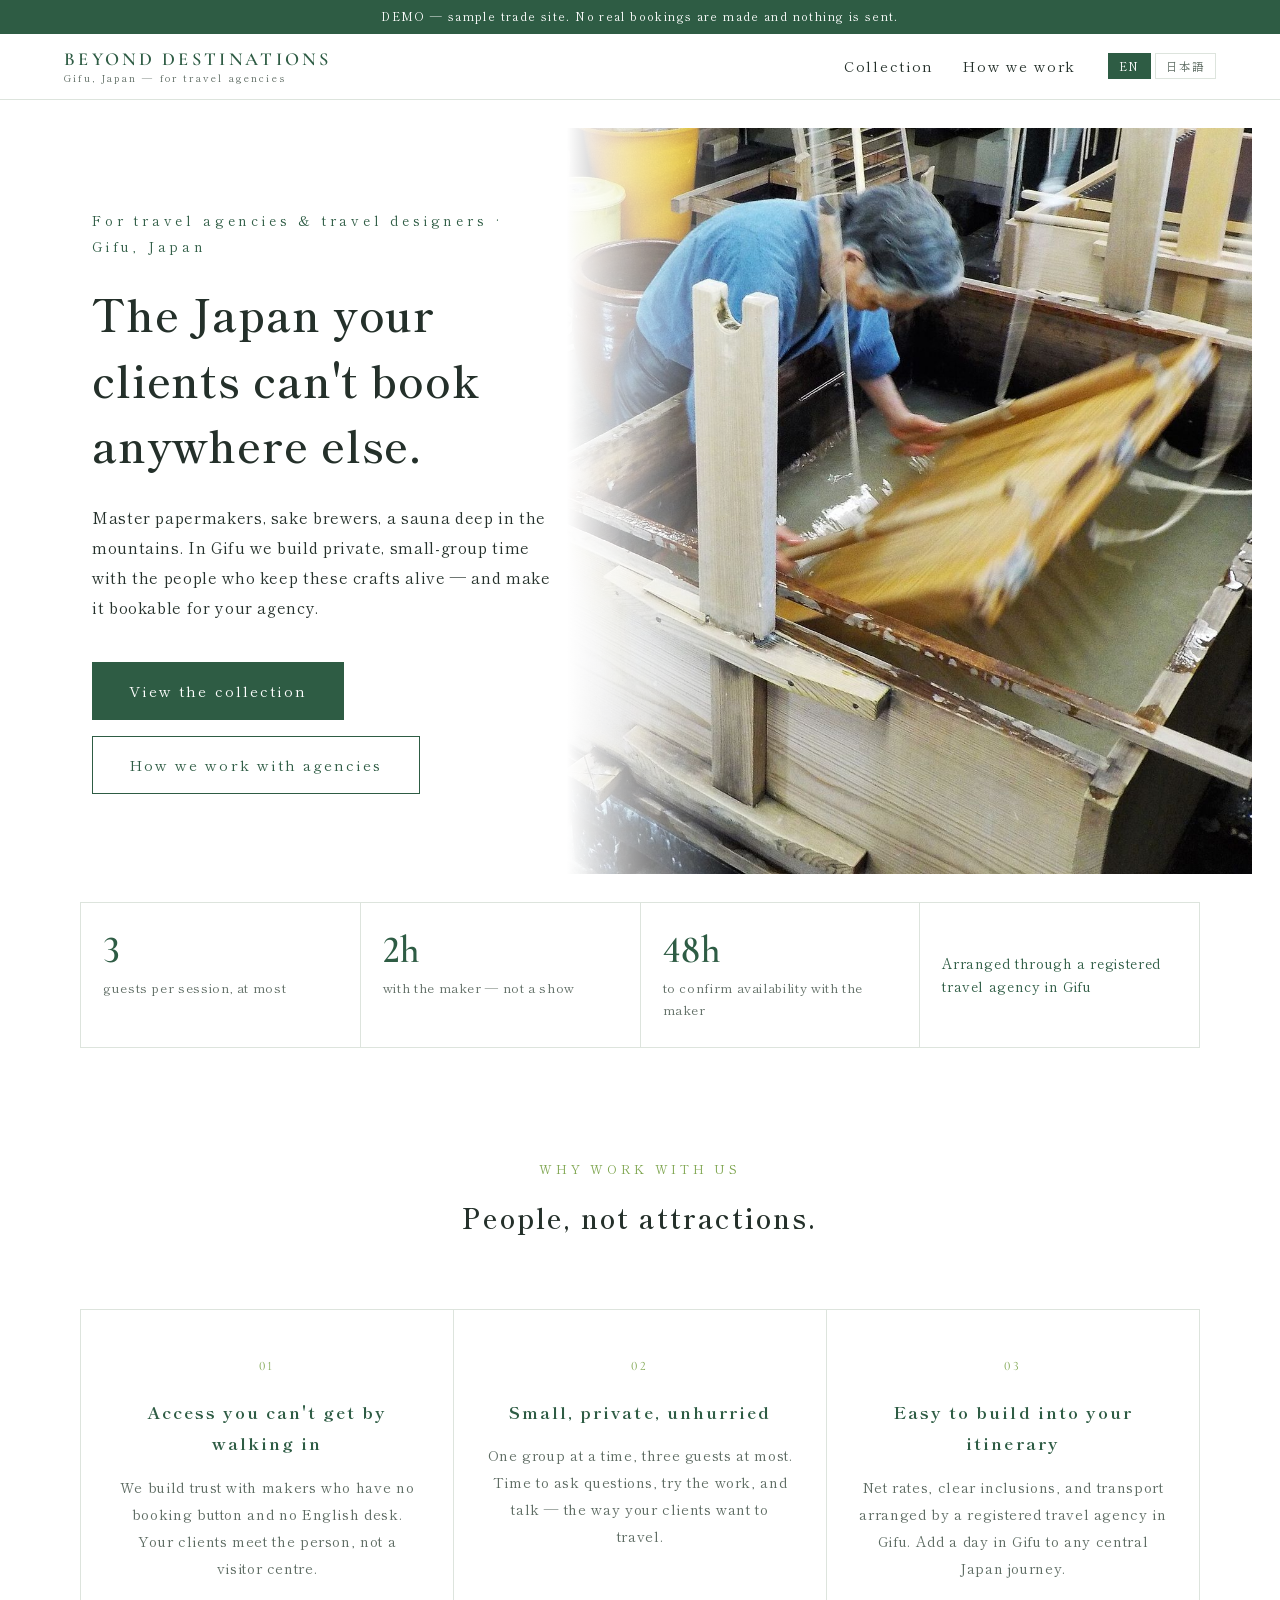
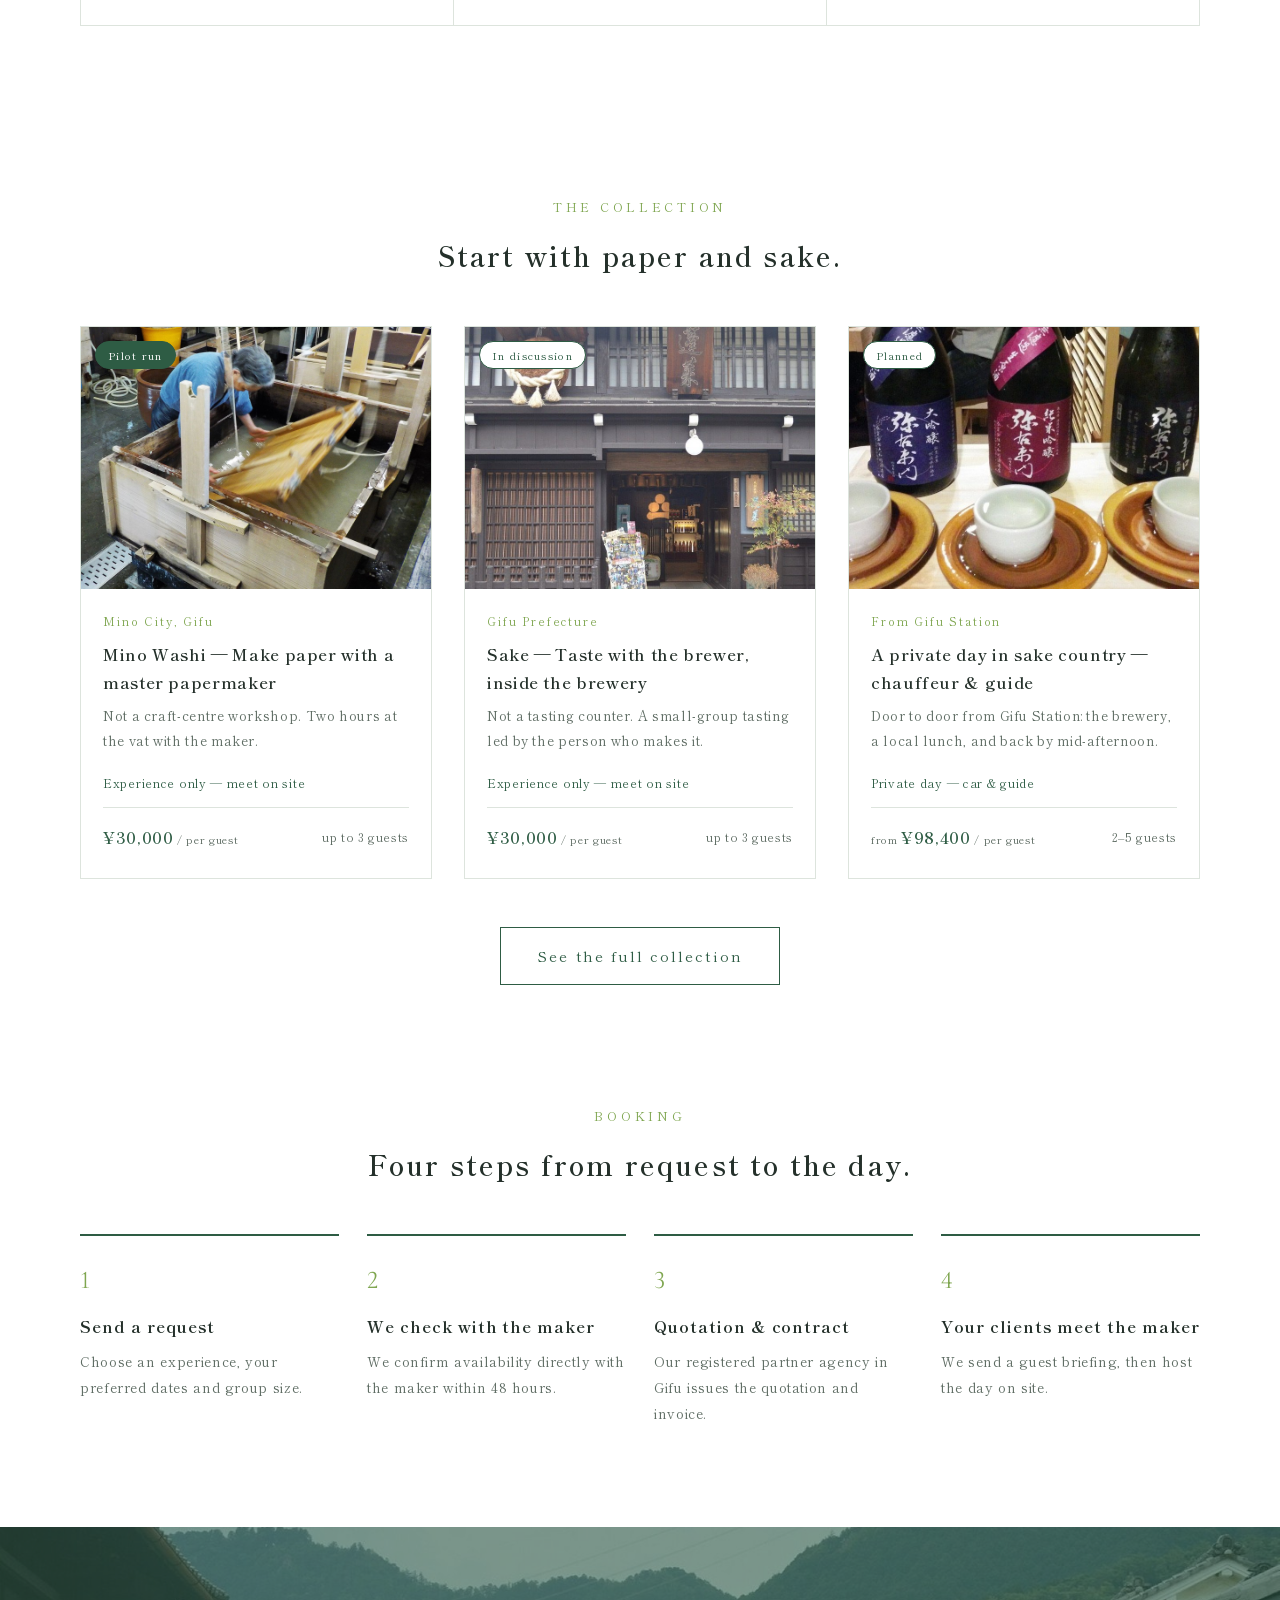
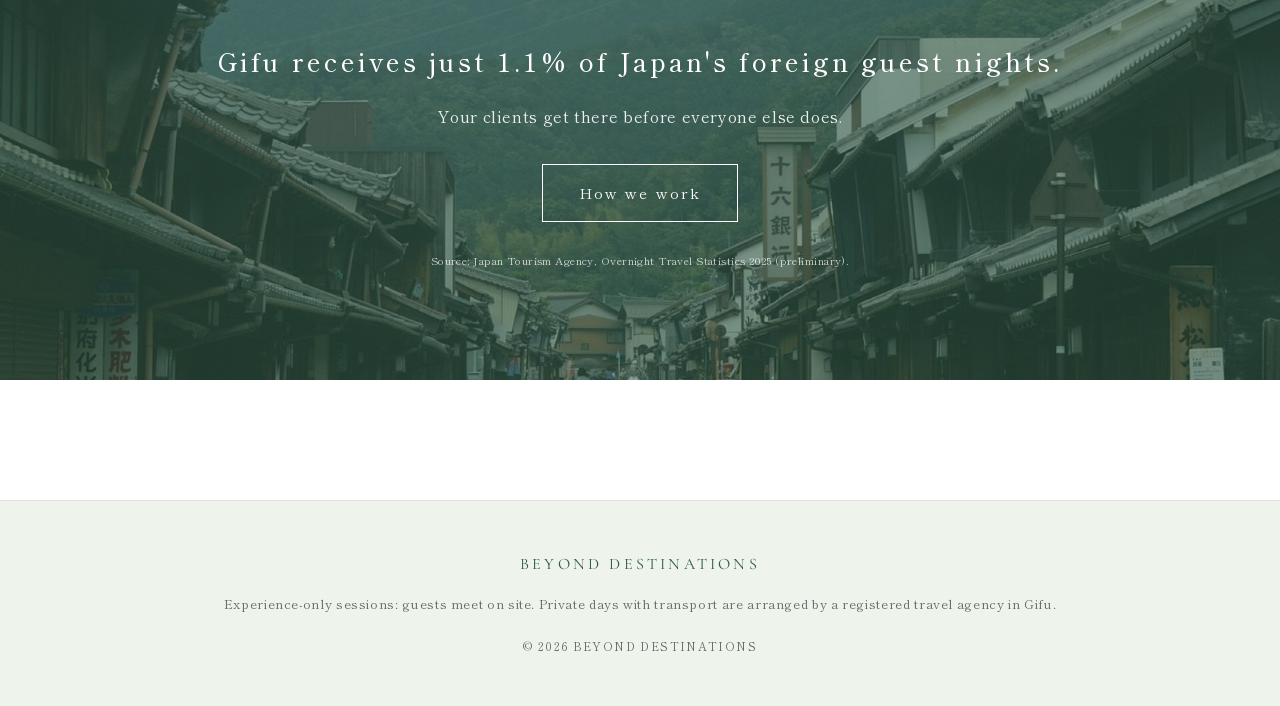
==== commit b43037db: "地域への還元の表示を外し、サウナ・柿渋にフリー素材の写真を追加 - お金の行き先・地域に残る割合（79%）・「お金が地域に残る」・はじまりの節を削除 - トップの数字を「48時間以内につくり手に空きを" ====
--- a/index.html
+++ b/index.html
@@ -33,7 +33,7 @@
     <section class="facts container">
       <div class="fact"><p class="fact-v" data-i18n="facts.group.v"></p><p data-i18n="facts.group"></p></div>
       <div class="fact"><p class="fact-v" data-i18n="facts.hours.v"></p><p data-i18n="facts.hours"></p></div>
-      <div class="fact"><p class="fact-v" id="fact-local">79%</p><p data-i18n="facts.local"></p></div>
+      <div class="fact"><p class="fact-v" data-i18n="facts.reply.v"></p><p data-i18n="facts.reply"></p></div>
       <div class="fact fact-text"><p data-i18n="facts.licensed"></p></div>
     </section>
 
--- a/css/style.css
+++ b/css/style.css
@@ -434,16 +434,6 @@
 .rates td { text-align: right; padding: 9px 0; border-bottom: 1px solid var(--line); }
 .rates tr.hl td { color: var(--green-deep); font-weight: 600; }
 
-.where-lead { font-size: 0.85rem; color: var(--ink-soft); margin-bottom: 8px; }
-.breakdown.where tr.local td:first-child { padding-left: 14px; border-left: 3px solid var(--green-leaf); }
-.share { margin: 22px 0 6px; }
-.share-bar { height: 10px; background: var(--green-pale); overflow: hidden; }
-.share-fill {
-  display: block; height: 100%; width: 0; background: linear-gradient(90deg, var(--green-deep), var(--green-leaf));
-  transition: width 1.8s cubic-bezier(0.22, 1, 0.36, 1);
-}
-.share-num { font-size: 0.82rem; color: var(--ink-soft); margin-top: 8px; }
-.share-num strong { font-family: var(--serif-en); font-size: 1.6rem; color: var(--green-deep); }
 .meet-status { margin-top: 10px; color: var(--green-deep) !important; }
 
 /* ---------- 問い合わせ・完了 ---------- */
@@ -456,7 +446,7 @@
 .complete-body strong { color: var(--green-deep); font-family: var(--serif-en); letter-spacing: 0.08em; }
 .complete-card { border: 1px solid var(--line); padding: 20px 24px; text-align: left; margin-bottom: 8px; }
 .complete-wrap .section-title-sm { text-align: left; }
-.timeline { list-style: none; text-align: left; margin-bottom: 20px; }
+.timeline { list-style: none; text-align: left; margin-bottom: 56px; }
 .timeline li { display: flex; align-items: center; gap: 14px; padding: 12px 0; border-bottom: 1px solid var(--line); font-size: 0.9rem; color: var(--ink-soft); }
 .timeline span {
   width: 26px; height: 26px; border-radius: 50%; border: 1px solid var(--line); flex-shrink: 0;
@@ -464,7 +454,6 @@
 }
 .timeline li.done { color: var(--green-deep); font-weight: 600; }
 .timeline li.done span { background: var(--green-deep); border-color: var(--green-deep); color: #fff; }
-.complete-share { text-align: left; margin-bottom: 56px; }
 
 /* ---------- 私たちについて ---------- */
 
@@ -479,9 +468,7 @@
 .role-arrow { font-size: 1.6rem; color: var(--green-leaf); }
 .role-partner { text-align: center; font-size: 0.84rem; color: var(--ink-soft); margin-top: 24px; }
 .origin { max-width: 640px; margin: 0 auto; text-align: center; }
-.origin-quote { font-size: clamp(1.2rem, 2.4vw, 1.6rem); font-weight: 600; line-height: 1.8; margin-bottom: 22px; }
 .origin-body { color: var(--ink-soft); font-size: 0.95rem; }
-.origin .strip-source { color: var(--ink-soft); }
 .team-name { font-size: 1.2rem; font-weight: 600; margin-bottom: 8px; }
 
 /* ---------- レスポンシブ ---------- */
